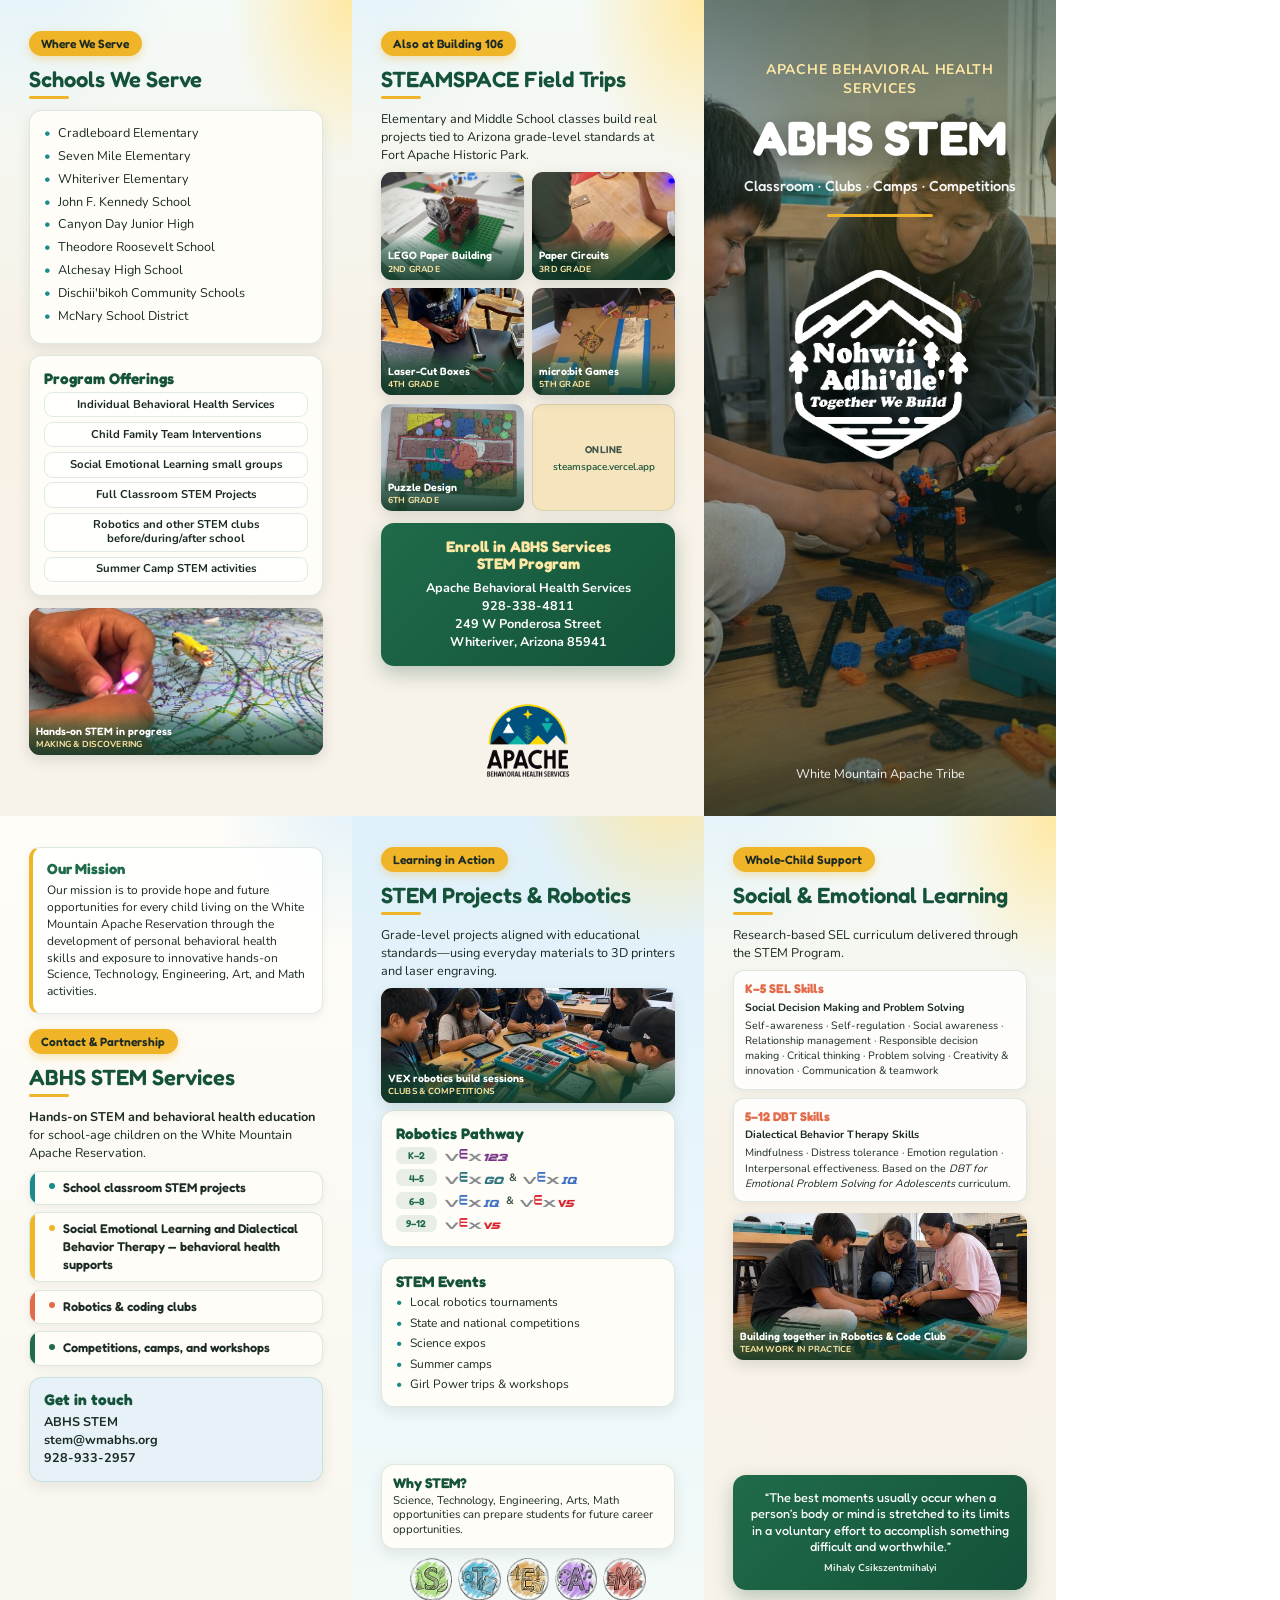
==== index.html @ 9ce16ed0 "Add ABHS STEM trifold brochure project. Self-contained HTML/PDF build for the White Mountain Apache " ====
<!DOCTYPE html>
<html lang="en">
<head>
<meta charset="UTF-8">
<title>ABHS STEM Program — Trifold Brochure</title>
<style>@font-face { font-family: 'Fredoka'; font-style: normal; font-weight: 400 700; font-display: block; src: url([data-uri]) format('woff2'); }
@font-face { font-family: 'Nunito'; font-style: normal; font-weight: 400 800; font-display: block; src: url([data-uri]) format('woff2'); }</style>
<style>
/* Design language ported from steamspace.vercel.app */
:root {
  --pine: #1f6b4a;
  --pine-deep: #145239;
  --sky: #dff0fa;
  --sky-deep: #9fd0e8;
  --sand: #f7f1e6;
  --sand-deep: #e8dcc8;
  --sun: #f0b429;
  --sun-soft: #ffe8a3;
  --coral: #e36b4a;
  --teal: #1a8a8a;
  --ink: #1c2a24;
  --ink-soft: #3d5248;
  --paper: #fffdf8;
  --radius: 13px;
  --card-shadow: 0 5px 14px rgba(28, 42, 36, 0.09);
  --hairline: 1px solid rgba(31, 107, 74, 0.14);
  --font-brand: "Fredoka", "Trebuchet MS", sans-serif;
  --font-body: "Nunito", "Segoe UI", sans-serif;
}

* { box-sizing: border-box; margin: 0; padding: 0; }

@page { size: 11in 8.5in; margin: 0; }

body {
  font-family: var(--font-body);
  color: var(--ink);
  background: #fff;
  line-height: 1.42;
}

.page {
  width: 11in;
  height: 8.5in;
  display: flex;
  flex-direction: row;
  overflow: hidden;
  page-break-after: always;
  position: relative;
}
.page:last-child { page-break-after: auto; }

.panel {
  width: 3.6667in;
  height: 8.5in;
  padding: 0.32in 0.3in;
  position: relative;
  display: flex;
  flex-direction: column;
  overflow: hidden;
}

/* Layered gradient wash from the site's body background */
.wash-sand {
  background:
    radial-gradient(ellipse 80% 45% at 8% -8%, var(--sky) 0%, transparent 55%),
    radial-gradient(ellipse 70% 40% at 100% 0%, var(--sun-soft) 0%, transparent 50%),
    linear-gradient(180deg, #f4faf7 0%, var(--sand) 45%, #f8f3ea 100%);
}
.wash-sky {
  background:
    radial-gradient(ellipse 75% 40% at 90% -6%, var(--sun-soft) 0%, transparent 55%),
    linear-gradient(180deg, var(--sky) 0%, #eaf6fb 55%, #f4faf7 100%);
}
.wash-paper {
  background:
    radial-gradient(ellipse 70% 38% at 100% -5%, var(--sky) 0%, transparent 58%),
    linear-gradient(180deg, var(--paper) 0%, #f9f6ef 100%);
}

h1, h2, h3, h4 { font-family: var(--font-brand); line-height: 1.12; }
h1 { font-size: 34pt; font-weight: 700; }
h2 {
  font-size: 16.5pt;
  font-weight: 600;
  color: var(--pine-deep);
  margin-bottom: 0.11in;
}
/* Sun accent rule under section heads, echoing the site's section styling */
h2::after {
  content: "";
  display: block;
  width: 0.42in;
  height: 3px;
  background: var(--sun);
  border-radius: 2px;
  margin-top: 0.05in;
}
h3 { font-size: 11.5pt; font-weight: 700; color: var(--pine-deep); margin-bottom: 0.05in; }
p { font-size: 9.5pt; margin-bottom: 0.09in; }

.kicker {
  display: inline-block;
  align-self: flex-start;
  font-family: var(--font-brand);
  font-size: 9pt;
  font-weight: 600;
  background: var(--sun);
  color: var(--ink);
  padding: 0.045in 0.13in;
  border-radius: 999px;
  margin-bottom: 0.11in;
  box-shadow: 0 3px 8px rgba(240, 180, 41, 0.35);
}

ul.plain { list-style: none; font-size: 9.5pt; }
ul.plain li {
  margin-bottom: 0.05in;
  padding-left: 0.14in;
  position: relative;
}
ul.plain li::before {
  content: "\2022";
  color: var(--teal);
  position: absolute;
  left: 0;
  font-weight: 800;
}

/* Rounded card treatment used throughout the site */
.card {
  background: var(--paper);
  border: var(--hairline);
  border-radius: var(--radius);
  padding: 0.14in 0.15in;
  box-shadow: var(--card-shadow);
  margin-bottom: 0.12in;
}
.card:last-child { margin-bottom: 0; }
.card > p:last-child, .card > ul:last-child { margin-bottom: 0; }
.card--sky { background: rgba(223, 240, 250, 0.75); }

/* Grade chip, from the site's project tiles */
.chip {
  display: inline-block;
  font-family: var(--font-brand);
  font-size: 7.5pt;
  font-weight: 600;
  color: var(--pine);
  background: rgba(31, 107, 74, 0.1);
  padding: 0.015in 0.07in;
  border-radius: 7px;
}

/* ---------- Front cover photo hero (.hero + .hero-shade) ---------- */
.cover { padding: 0; color: #fff; }
.cover-media { position: absolute; inset: 0; }
.cover-media img { width: 100%; height: 100%; object-fit: cover; object-position: center 38%; }
.cover-shade {
  position: absolute;
  inset: 0;
  /* Follows the site's .hero-shade curve: eased through the middle and
     deepening to the same 0.78 base. Carries extra weight only at the very
     top, where the headline sits over a bright window. */
  background:
    linear-gradient(180deg,
      rgba(20, 50, 40, 0.60) 0%,
      rgba(20, 50, 40, 0.34) 24%,
      rgba(20, 50, 40, 0.30) 50%,
      rgba(20, 45, 36, 0.38) 70%,
      rgba(20, 42, 34, 0.58) 88%,
      rgba(20, 40, 32, 0.78) 100%),
    radial-gradient(circle at 80% 20%, rgba(240, 180, 41, 0.25), transparent 40%);
}
.cover-content {
  position: relative;
  z-index: 1;
  height: 100%;
  padding: 0.62in 0.3in 0.34in;
  display: flex;
  flex-direction: column;
  align-items: center;
  text-align: center;
}
.cover h1, .cover h2, .cover h3 { color: #fff; }
.cover h2::after { display: none; }

.logo {
  width: 100%;
  max-height: 0.72in;
  object-fit: contain;
  display: block;
  margin-bottom: 0.16in;
  filter: drop-shadow(0 3px 10px rgba(0, 0, 0, 0.45));
}

.subtitle {
  font-size: 10.5pt;
  font-weight: 700;
  color: var(--sun-soft);
  letter-spacing: 0.05em;
  text-transform: uppercase;
  margin-bottom: 0.08in;
}

.hero-text {
  font-family: var(--font-brand);
  font-size: 11pt;
  font-weight: 500;
  color: rgba(255, 255, 255, 0.95);
  margin: 0.08in 0;
  white-space: nowrap;
}

.cover-rule {
  width: 1.1in;
  height: 3px;
  background: var(--sun);
  border-radius: 2px;
  margin: 0.1in 0 0.14in;
}

/* Auto margins centre the badge in the space below the headline block. */
.together-logo {
  max-height: 2.1in;
  width: auto;
  margin: auto 0;
  /* Lifted off centre so the mark falls across the subject's face. */
  transform: translateY(-1.4in);
  filter: drop-shadow(0 3px 10px rgba(0, 0, 0, 0.55)) drop-shadow(0 0 22px rgba(0, 0, 0, 0.4));
}

.cover-place {
  font-size: 9.5pt;
  color: rgba(255, 255, 255, 0.92);
  margin-bottom: 0;
}

.icon-row { display: flex; gap: 0.06in; justify-content: center; margin: 0.04in 0 0; }
.icon-row img { height: 0.45in; width: auto; }

/* ---------- Photo tiles with gradient caption (.gallery-item) ---------- */
.tile-grid {
  display: grid;
  grid-template-columns: 1fr 1fr;
  gap: 0.09in;
  margin-bottom: 0.12in;
}
.tile {
  position: relative;
  border-radius: 11px;
  overflow: hidden;
  aspect-ratio: 4 / 3;
  box-shadow: 0 5px 14px rgba(28, 42, 36, 0.13);
}
.tile img { width: 100%; height: 100%; object-fit: cover; display: block; }
.tile-cap {
  position: absolute;
  left: 0;
  right: 0;
  bottom: 0;
  padding: 0.16in 0.07in 0.05in;
  background: linear-gradient(
    180deg,
    transparent 0%,
    rgba(20, 82, 57, 0.55) 35%,
    rgba(16, 58, 40, 0.9) 100%
  );
  color: #fff;
}
.tile-title { font-family: var(--font-brand); font-size: 8pt; font-weight: 600; line-height: 1.15; }
.tile-grade { font-size: 6.5pt; font-weight: 700; color: var(--sun-soft); letter-spacing: 0.03em; }

.tile--wide { aspect-ratio: 16 / 8; }
.tile--short { aspect-ratio: 16 / 6.2; }

/* URL companion for the last row of a tile grid — same footprint as a photo tile. */
.web-tile {
  aspect-ratio: 4 / 3;
  border-radius: 11px;
  background: rgba(240, 180, 41, 0.22);
  border: var(--hairline);
  box-shadow: 0 5px 14px rgba(28, 42, 36, 0.08);
  display: flex;
  flex-direction: column;
  align-items: center;
  justify-content: center;
  gap: 0.06in;
  padding: 0.08in 0.05in;
  text-align: center;
}
.web-tile .web-label {
  font-family: var(--font-brand);
  font-size: 7.5pt;
  font-weight: 600;
  color: var(--ink-soft);
  letter-spacing: 0.04em;
  text-transform: uppercase;
}
.web-tile .web-url {
  font-family: var(--font-body);
  font-size: 7.5pt;
  font-weight: 600;
  color: var(--pine-deep);
  letter-spacing: 0;
  line-height: 1.15;
  white-space: nowrap;
}

/* ---------- Service cards with colored bullets (.plan-step) ---------- */
.plan-steps { display: flex; flex-direction: column; gap: 0.075in; }
.plan-step {
  position: relative;
  overflow: hidden;
  background: var(--paper);
  border: var(--hairline);
  border-radius: 11px;
  padding: 0.075in 0.1in 0.075in 0.2in;
  box-shadow: 0 3px 9px rgba(28, 42, 36, 0.06);
  display: flex;
  align-items: flex-start;
  gap: 0.08in;
}
.plan-step::before {
  content: "";
  position: absolute;
  left: 0;
  top: 0;
  bottom: 0;
  width: 5px;
  background: var(--accent, var(--pine));
}
.plan-step:nth-child(1) { --accent: var(--teal); }
.plan-step:nth-child(2) { --accent: var(--sun); }
.plan-step:nth-child(3) { --accent: var(--coral); }
.plan-step:nth-child(4) { --accent: var(--pine); }
.plan-step .bullet {
  /* Border-drawn circle: Chromium print won't stretch this like a flex box. */
  box-sizing: border-box;
  width: 0;
  height: 0;
  margin-top: 0.045in;
  border: 0.033in solid var(--accent, var(--pine));
  border-radius: 50%;
  background: transparent;
  flex: none;
}
.plan-step .step-title { font-family: var(--font-brand); font-size: 9.5pt; font-weight: 600; }
.plan-step .step-note { font-size: 8pt; color: var(--ink-soft); }

/* ---------- Quote band (.quote-band) ---------- */
.quote-band {
  background: linear-gradient(135deg, var(--pine) 0%, var(--pine-deep) 100%);
  color: #fff;
  border-radius: var(--radius);
  padding: 0.15in 0.16in;
  text-align: center;
  margin-bottom: 0.12in;
  box-shadow: 0 8px 20px rgba(20, 82, 57, 0.28);
}
.quote-band blockquote {
  font-family: var(--font-brand);
  font-size: 9.5pt;
  font-weight: 450;
  line-height: 1.3;
}
.quote-band cite {
  display: block;
  margin-top: 0.06in;
  font-style: normal;
  font-size: 7.5pt;
  font-weight: 700;
  opacity: 0.9;
}

/* ---------- Robotics pathway ---------- */
.pathway { display: flex; flex-direction: column; gap: 0.06in; margin: 0.02in 0 0; }
.pathway-row { display: flex; align-items: center; gap: 0.09in; font-size: 9pt; }
.pathway-row .kit { color: var(--ink-soft); }
.pathway-row .chip { min-width: 0.42in; text-align: center; }
.pathway-kits {
  display: flex;
  align-items: center;
  flex-wrap: nowrap;
  gap: 0.04in 0.06in;
  min-width: 0;
  flex: 1;
}
.pathway-kits img {
  height: 0.12in;
  width: auto;
  max-width: 0.72in;
  object-fit: contain;
  display: block;
  flex-shrink: 1;
}
.pathway-kits .amp {
  font-size: 8pt;
  font-weight: 700;
  color: var(--ink-soft);
  flex-shrink: 0;
}

/* Offering rows: centered pills, no bullets */
.offer-list { display: flex; flex-direction: column; gap: 0.05in; }
.offer {
  background: rgba(255, 255, 255, 0.78);
  border: var(--hairline);
  border-radius: 9px;
  padding: 0.05in 0.08in;
  font-size: 8.5pt;
  font-weight: 700;
  color: var(--ink);
  line-height: 1.22;
  text-align: center;
}

.tag { 
  display: inline-block;
  font-family: var(--font-brand);
  font-size: 8.5pt;
  font-weight: 600;
  background: var(--pine);
  color: #fff;
  padding: 0.035in 0.1in;
  border-radius: 7px;
  margin: 0.02in;
}
.tag-row { margin-top: auto; text-align: center; padding-top: 0.12in; }

.cta-box {
  background: linear-gradient(135deg, var(--pine) 0%, var(--pine-deep) 100%);
  color: #fff;
  border-radius: var(--radius);
  padding: 0.16in;
  text-align: center;
  box-shadow: 0 8px 20px rgba(20, 82, 57, 0.28);
}
.cta-box h3 { color: var(--sun-soft); margin-bottom: 0.07in; font-size: 11.5pt; }
.cta-box h3::after { display: none; }
.cta-box p { font-size: 9.5pt; margin-bottom: 0; }
.push { margin-top: auto; }

.skills-block {
  background: rgba(255, 255, 255, 0.82);
  border: var(--hairline);
  border-radius: 11px;
  padding: 0.11in 0.12in;
  margin-bottom: 0.09in;
  box-shadow: 0 3px 10px rgba(28, 42, 36, 0.06);
}
.skills-block h4 {
  font-family: var(--font-brand);
  font-size: 9.5pt;
  color: var(--coral);
  margin-bottom: 0.035in;
}
.skills-block p { font-size: 8pt; margin-bottom: 0; }

/* Opens the inside spread, so it stays light against the pine section heads
   rather than competing with them. The sun edge marks it as the thesis. */
.mission {
  background: rgba(255, 255, 255, 0.86);
  border: var(--hairline);
  border-left: 4px solid var(--sun);
  border-radius: 11px;
  padding: 0.14in 0.15in;
  box-shadow: 0 3px 10px rgba(28, 42, 36, 0.06);
  margin-bottom: 0.15in;
}
.mission h3 { font-size: 11pt; color: var(--pine); margin-bottom: 0.05in; }
.mission p { font-size: 9pt; line-height: 1.4; margin-bottom: 0; }

.abhs-footer { margin-top: auto; text-align: center; padding-top: 0.12in; }
.abhs-footer img { max-height: 0.8in; width: auto; display: inline-block; }

.web-line {
  font-family: var(--font-brand);
  font-size: 9.5pt;
  font-weight: 600;
  color: var(--pine-deep);
  text-align: center;
  background: rgba(240, 180, 41, 0.18);
  border-radius: 9px;
  padding: 0.06in;
  margin-bottom: 0.12in;
}

@media print {
  body { -webkit-print-color-adjust: exact; print-color-adjust: exact; }
}
</style>
</head>
<body>

<!-- OUTSIDE PAGE -->
<div class="page">

  <!-- Tuck-in flap (left when flat; folds inside first) -->
  <div class="panel outside-left wash-sand">
    <div class="kicker">Where We Serve</div>
    <h2>Schools We Serve</h2>

    <div class="card">
      <ul class="plain">
        <li>Cradleboard Elementary</li>
        <li>Seven Mile Elementary</li>
        <li>Whiteriver Elementary</li>
        <li>John F. Kennedy School</li>
        <li>Canyon Day Junior High</li>
        <li>Theodore Roosevelt School</li>
        <li>Alchesay High School</li>
        <li>Dischii'bikoh Community Schools</li>
        <li>McNary School District</li>
      </ul>
    </div>

    <div class="card">
      <h3>Program Offerings</h3>
      <div class="offer-list">
        <div class="offer">Individual Behavioral Health Services</div>
        <div class="offer">Child Family Team Interventions</div>
        <div class="offer">Social Emotional Learning small groups</div>
        <div class="offer">Full Classroom STEM Projects</div>
        <div class="offer">Robotics and other STEM clubs before/during/after school</div>
        <div class="offer">Summer Camp STEM activities</div>
      </div>
    </div>

    <div class="tile-grid" style="grid-template-columns: 1fr; margin-bottom: 0;">
      <div class="tile tile--wide">
        <img src="[data-uri]" alt="Hands-on STEM in progress">
        <div class="tile-cap">
          <div class="tile-title">Hands-on STEM in progress</div>
          <div class="tile-grade">MAKING & DISCOVERING</div>
        </div>
      </div>
    </div>
  </div>

  <!-- Back cover (center when flat; stays put when folded) -->
  <div class="panel outside-center wash-sand">
    <div class="kicker">Also at Building 106</div>
    <h2>STEAMSPACE Field Trips</h2>
    <p>Elementary and Middle School classes build real projects tied to Arizona grade-level standards at Fort Apache Historic Park.</p>

    <div class="tile-grid">
      <div class="tile">
        <img src="[data-uri]" alt="LEGO Paper Building">
        <div class="tile-cap">
          <div class="tile-title">LEGO Paper Building</div>
          <div class="tile-grade">2ND GRADE</div>
        </div>
      </div>
      <div class="tile">
        <img src="[data-uri]" alt="Paper Circuits">
        <div class="tile-cap">
          <div class="tile-title">Paper Circuits</div>
          <div class="tile-grade">3RD GRADE</div>
        </div>
      </div>
      <div class="tile">
        <img src="[data-uri]" alt="Laser-Cut Boxes">
        <div class="tile-cap">
          <div class="tile-title">Laser-Cut Boxes</div>
          <div class="tile-grade">4TH GRADE</div>
        </div>
      </div>
      <div class="tile">
        <img src="[data-uri]" alt="micro:bit Games">
        <div class="tile-cap">
          <div class="tile-title">micro:bit Games</div>
          <div class="tile-grade">5TH GRADE</div>
        </div>
      </div>
      <div class="tile">
        <img src="[data-uri]" alt="Puzzle Design">
        <div class="tile-cap">
          <div class="tile-title">Puzzle Design</div>
          <div class="tile-grade">6TH GRADE</div>
        </div>
      </div>
      <div class="web-tile">
        <div class="web-label">Online</div>
        <div class="web-url">steamspace.vercel.app</div>
      </div>
    </div>

    <div class="cta-box">
      <h3>Enroll in ABHS Services<br>STEM Program</h3>
      <p style="font-weight: 700;">Apache Behavioral Health Services<br>928-338-4811<br>249 W Ponderosa Street<br>Whiteriver, Arizona 85941</p>
    </div>

    <div class="abhs-footer">
      <img src="[data-uri]" alt="Apache Behavioral Health Services">
    </div>
  </div>

  <!-- Front cover (right when flat; folds over last) -->
  <div class="panel outside-right cover">
    <div class="cover-media">
      <img src="[data-uri]" alt="">
    </div>
    <div class="cover-shade"></div>
    <div class="cover-content">
      <div class="subtitle">Apache Behavioral Health Services</div>
      <h1 style="font-size: 36pt; margin: 0.04in 0; white-space: nowrap; text-shadow: 0 6px 22px rgba(0,0,0,.4);">ABHS STEM</h1>
      <div class="hero-text">Classroom · Clubs · Camps · Competitions</div>
      <div class="cover-rule"></div>
      <img class="together-logo" src="[data-uri]" alt="Together We Build">
      <p class="cover-place">White Mountain Apache Tribe</p>
    </div>
  </div>

</div>

<!-- INSIDE PAGE -->
<div class="page">

  <!-- Inside left -->
  <div class="panel inside-left wash-paper">
    <div class="mission">
      <h3>Our Mission</h3>
      <p>Our mission is to provide hope and future opportunities for every child living on the White Mountain Apache Reservation through the development of personal behavioral health skills and exposure to innovative hands-on Science, Technology, Engineering, Art, and Math activities.</p>
    </div>

    <div class="kicker">Contact &amp; Partnership</div>
    <h2>ABHS STEM Services</h2>
    <p><strong>Hands-on STEM and behavioral health education</strong> for school-age children on the White Mountain Apache Reservation.</p>

    <div class="plan-steps">
      <div class="plan-step">
        <div class="bullet" aria-hidden="true"></div>
        <div>
          <div class="step-title">School classroom STEM projects</div>
        </div>
      </div>
      <div class="plan-step">
        <div class="bullet" aria-hidden="true"></div>
        <div>
          <div class="step-title">Social Emotional Learning and Dialectical Behavior Therapy — behavioral health supports</div>
        </div>
      </div>
      <div class="plan-step">
        <div class="bullet" aria-hidden="true"></div>
        <div>
          <div class="step-title">Robotics &amp; coding clubs</div>
        </div>
      </div>
      <div class="plan-step">
        <div class="bullet" aria-hidden="true"></div>
        <div>
          <div class="step-title">Competitions, camps, and workshops</div>
        </div>
      </div>
    </div>

    <div class="card card--sky" style="margin-top: 0.12in;">
      <h3>Get in touch</h3>
      <p style="margin-bottom: 0;"><strong>ABHS STEM</strong><br><strong>stem@wmabhs.org</strong><br><strong>928-933-2957</strong></p>
    </div>
  </div>

  <!-- Inside center -->
  <div class="panel inside-center wash-sky">
    <div class="kicker">Learning in Action</div>
    <h2>STEM Projects &amp; Robotics</h2>
    <p>Grade-level projects aligned with educational standards—using everyday materials to 3D printers and laser engraving.</p>

    <div class="tile-grid" style="grid-template-columns: 1fr; margin-bottom: 0.08in;">
      <div class="tile tile--short">
        <img src="[data-uri]" alt="VEX robotics build sessions">
        <div class="tile-cap">
          <div class="tile-title">VEX robotics build sessions</div>
          <div class="tile-grade">CLUBS &amp; COMPETITIONS</div>
        </div>
      </div>
    </div>

    <div class="card">
      <h3>Robotics Pathway</h3>
      <div class="pathway">
        <div class="pathway-row">
          <span class="chip">K–2</span>
          <span class="pathway-kits"><img src="[data-uri]" alt="VEX 123"></span>
        </div>
        <div class="pathway-row">
          <span class="chip">4–5</span>
          <span class="pathway-kits"><img src="[data-uri]" alt="VEX GO"><span class="amp">&amp;</span><img src="[data-uri]" alt="VEX IQ"></span>
        </div>
        <div class="pathway-row">
          <span class="chip">6–8</span>
          <span class="pathway-kits"><img src="[data-uri]" alt="VEX IQ"><span class="amp">&amp;</span><img src="[data-uri]" alt="VEX V5"></span>
        </div>
        <div class="pathway-row">
          <span class="chip">9–12</span>
          <span class="pathway-kits"><img src="[data-uri]" alt="VEX V5"></span>
        </div>
      </div>
    </div>

    <div class="card" style="margin-bottom: 0.08in;">
      <h3>STEM Events</h3>
      <ul class="plain" style="font-size: 9pt;">
        <li style="margin-bottom: 0.035in;">Local robotics tournaments</li>
        <li style="margin-bottom: 0.035in;">State and national competitions</li>
        <li style="margin-bottom: 0.035in;">Science expos</li>
        <li style="margin-bottom: 0.035in;">Summer camps</li>
        <li style="margin-bottom: 0;">Girl Power trips &amp; workshops</li>
      </ul>
    </div>

    <div class="card" style="margin-top: auto; margin-bottom: 0.06in; padding: 0.1in 0.12in;">
      <h3 style="font-size: 10.5pt; margin-bottom: 0.035in;">Why STEM?</h3>
      <p style="margin-bottom: 0; font-size: 8.5pt; line-height: 1.3;">Science, Technology, Engineering, Arts, Math opportunities can prepare students for future career opportunities.</p>
    </div>

    <div class="icon-row">
      <img src="[data-uri]" alt="">
      <img src="[data-uri]" alt="">
      <img src="[data-uri]" alt="">
      <img src="[data-uri]" alt="">
      <img src="[data-uri]" alt="">
    </div>
  </div>

  <!-- Inside right -->
  <div class="panel inside-right wash-sand">
    <div class="kicker">Whole-Child Support</div>
    <h2>Social &amp; Emotional Learning</h2>
    <p>Research-based SEL curriculum delivered through the STEM Program.</p>

    <div class="skills-block">
      <h4>K–5 SEL Skills</h4>
      <p style="font-size: 8pt; font-weight: 700; color: var(--ink); margin-bottom: 0.03in;">Social Decision Making and Problem Solving</p>
      <p>Self-awareness · Self-regulation · Social awareness · Relationship management · Responsible decision making · Critical thinking · Problem solving · Creativity &amp; innovation · Communication &amp; teamwork</p>
    </div>

    <div class="skills-block">
      <h4>5–12 DBT Skills</h4>
      <p style="font-size: 8pt; font-weight: 700; color: var(--ink); margin-bottom: 0.03in;">Dialectical Behavior Therapy Skills</p>
      <p>Mindfulness · Distress tolerance · Emotion regulation · Interpersonal effectiveness. Based on the <em>DBT for Emotional Problem Solving for Adolescents</em> curriculum.</p>
    </div>

    <div class="tile-grid" style="grid-template-columns: 1fr; margin: 0.02in 0 0.12in;">
      <div class="tile tile--wide">
        <img src="[data-uri]" alt="Building together in Robotics &amp; Code Club">
        <div class="tile-cap">
          <div class="tile-title">Building together in Robotics &amp; Code Club</div>
          <div class="tile-grade">TEAMWORK IN PRACTICE</div>
        </div>
      </div>
    </div>

    <div class="push"></div>

    <div class="quote-band">
      <blockquote>“The best moments usually occur when a person’s body or mind is stretched to its limits in a voluntary effort to accomplish something difficult and worthwhile.”</blockquote>
      <cite>Mihaly Csikszentmihalyi</cite>
    </div>
  </div>

</div>

</body>
</html>
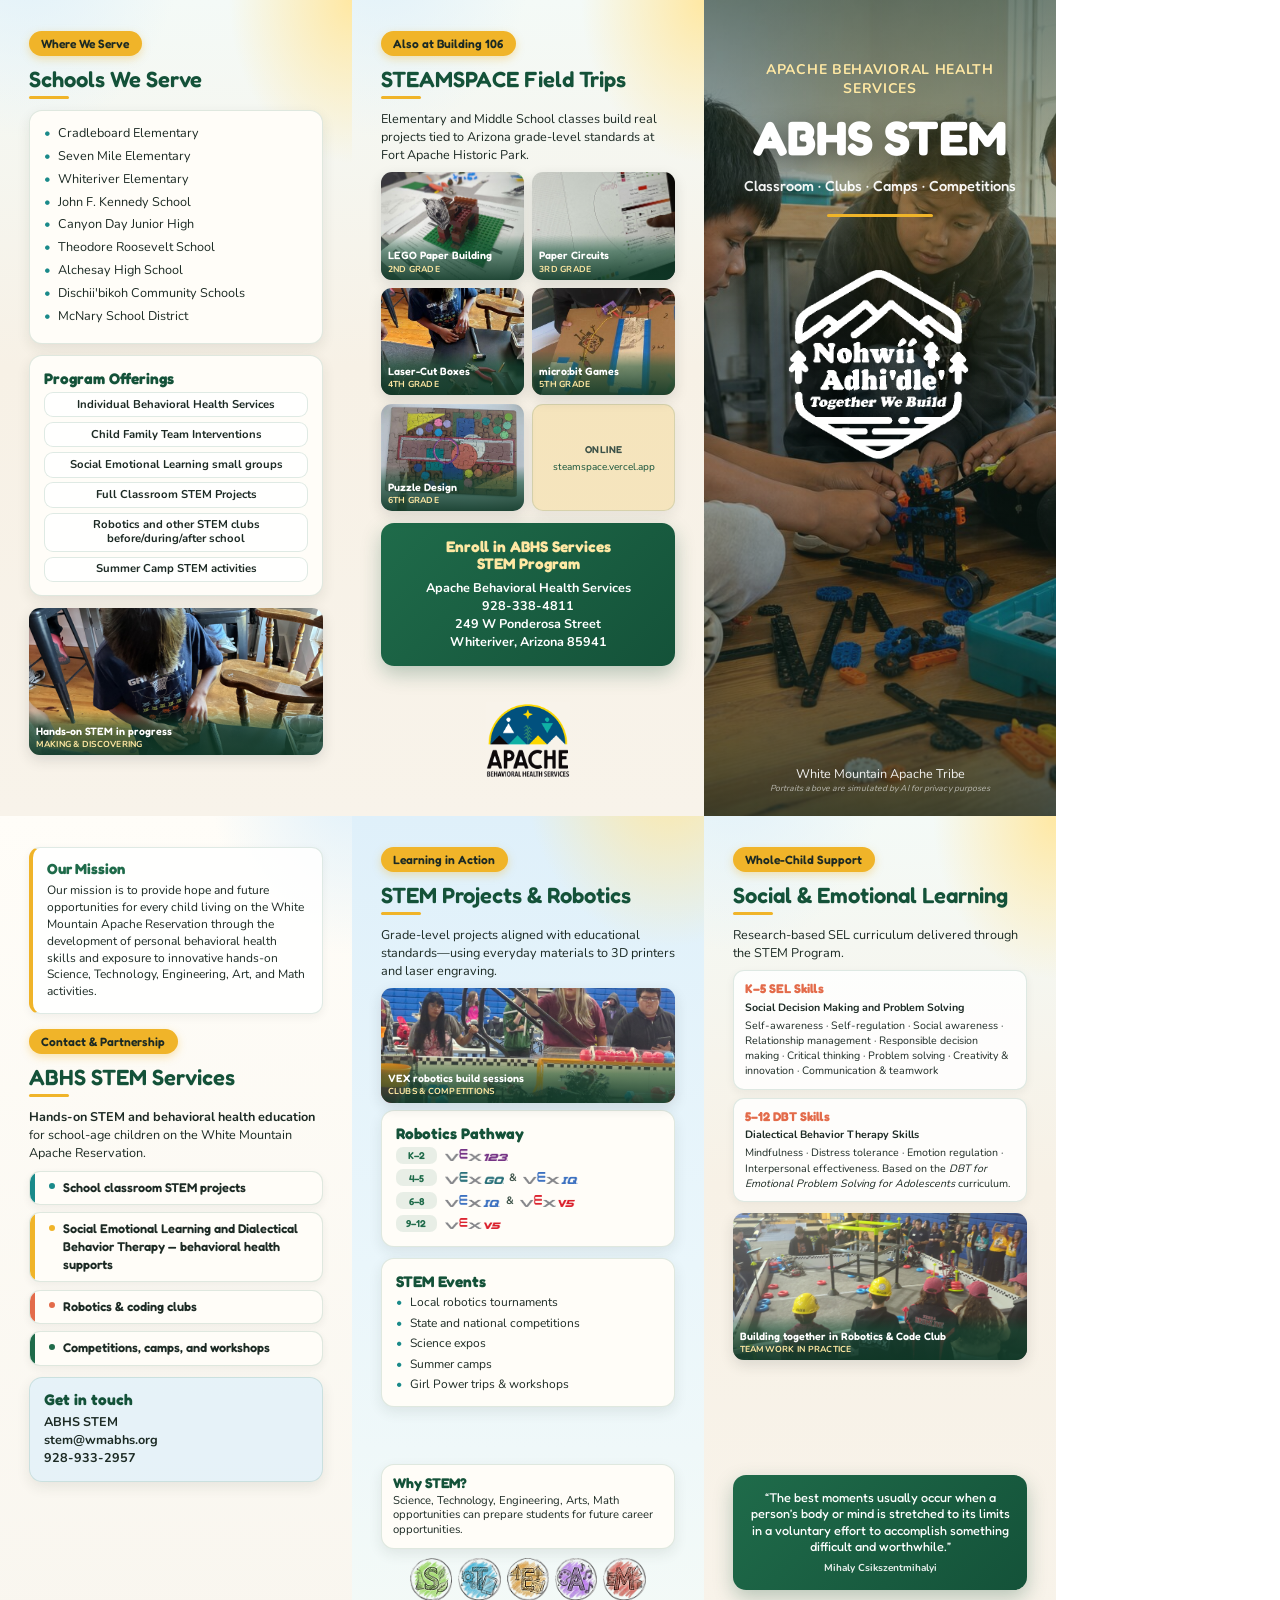
==== commit acab9384: "Rebuild STEM trifold photo tiles from Flickr originals Replace rough placeholder crops with producti" ====
--- a/index.html
+++ b/index.html
@@ -236,6 +236,21 @@
   margin-bottom: 0;
 }
 
+.cover-disclaimer {
+  position: absolute;
+  left: 0;
+  right: 0;
+  bottom: 0.14in;
+  z-index: 2;
+  font-size: 6.5pt;
+  font-weight: 400;
+  font-style: italic;
+  color: rgba(255, 255, 255, 0.62);
+  text-align: center;
+  letter-spacing: 0.01em;
+  pointer-events: none;
+}
+
 .icon-row { display: flex; gap: 0.06in; justify-content: center; margin: 0.04in 0 0; }
 .icon-row img { height: 0.45in; width: auto; }
 
@@ -300,7 +315,7 @@
 .web-tile .web-url {
   font-family: var(--font-body);
   font-size: 7.5pt;
-  font-weight: 600;
+  font-weight: 400;
   color: var(--pine-deep);
   letter-spacing: 0;
   line-height: 1.15;
@@ -529,7 +544,7 @@
 
     <div class="tile-grid" style="grid-template-columns: 1fr; margin-bottom: 0;">
       <div class="tile tile--wide">
-        <img src="[data-uri]" alt="Hands-on STEM in progress">
+        <img src="[data-uri]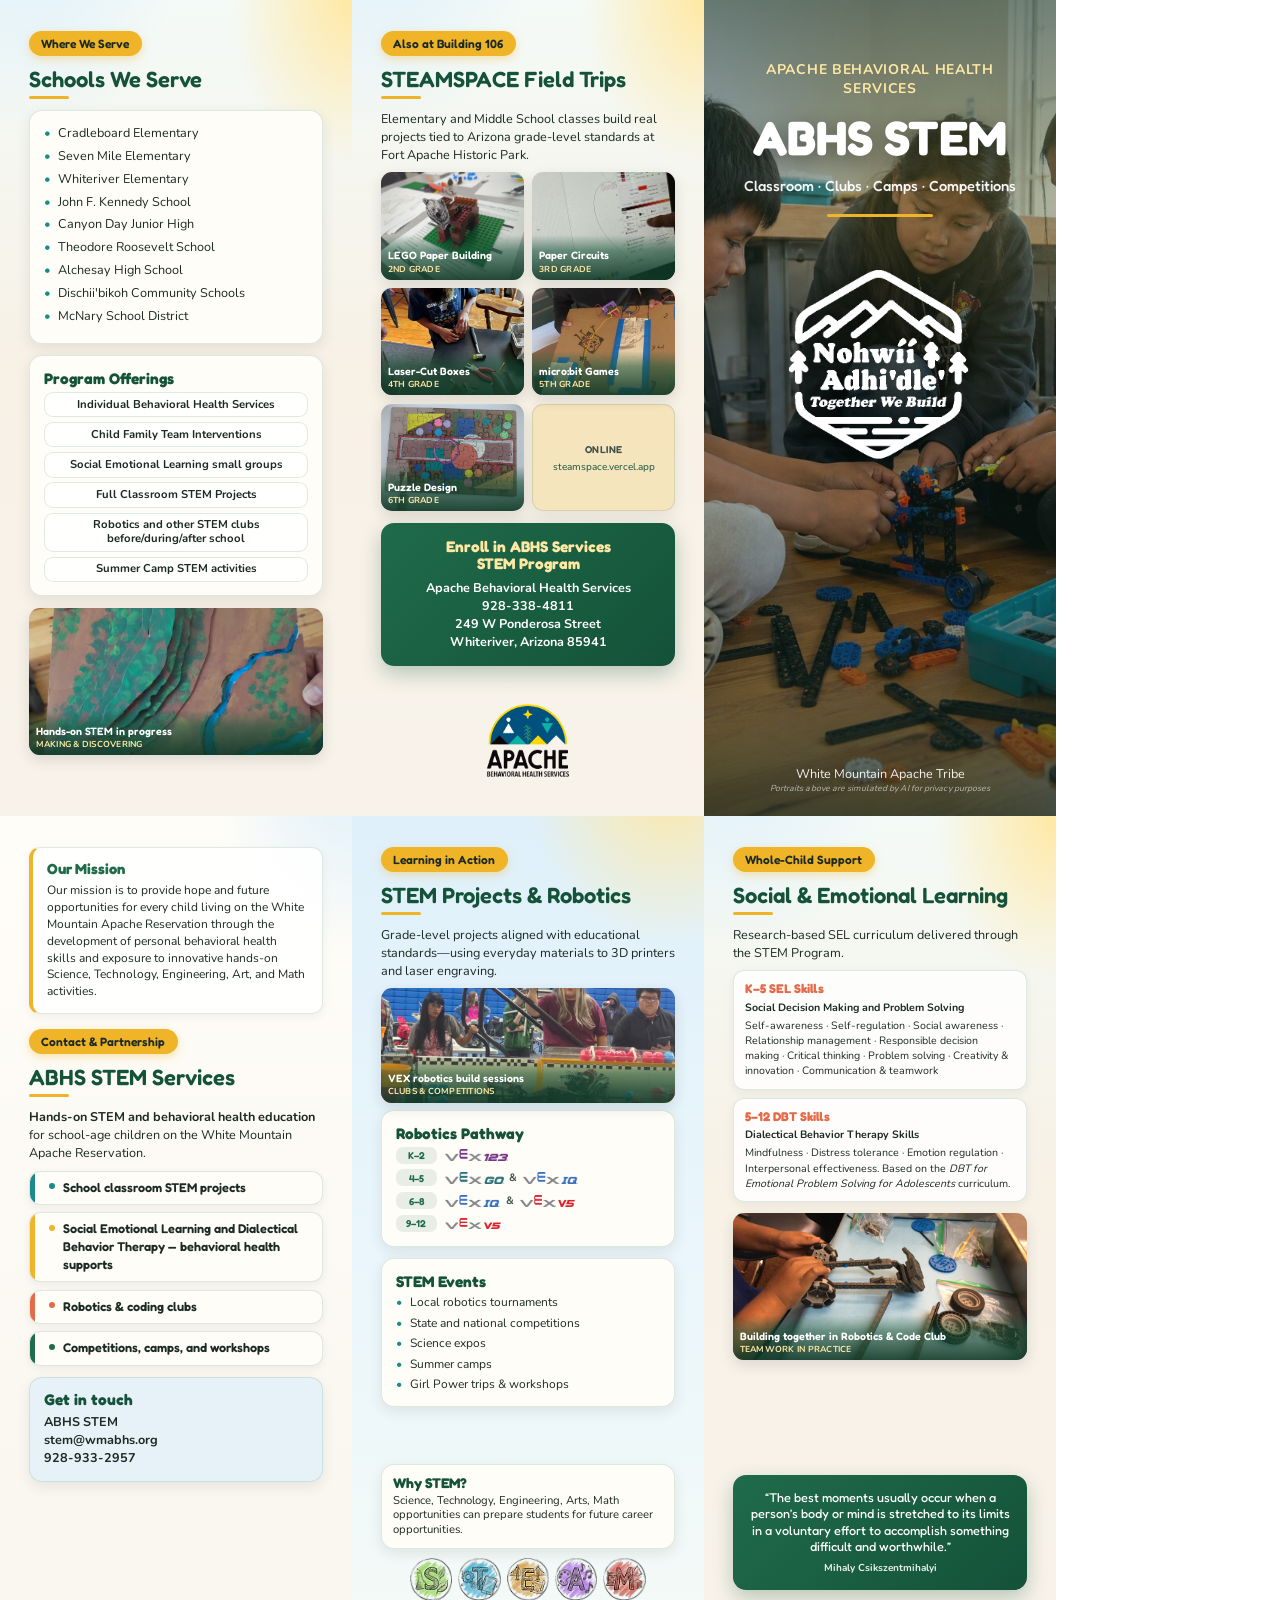
==== commit d476c8b6: "Diversify trifold photos: topo brochurepic, VEX build teamwork Address preview feedback — two slots " ====
--- a/index.html
+++ b/index.html
@@ -544,7 +544,7 @@
 
     <div class="tile-grid" style="grid-template-columns: 1fr; margin-bottom: 0;">
       <div class="tile tile--wide">
-        <img src="[data-uri]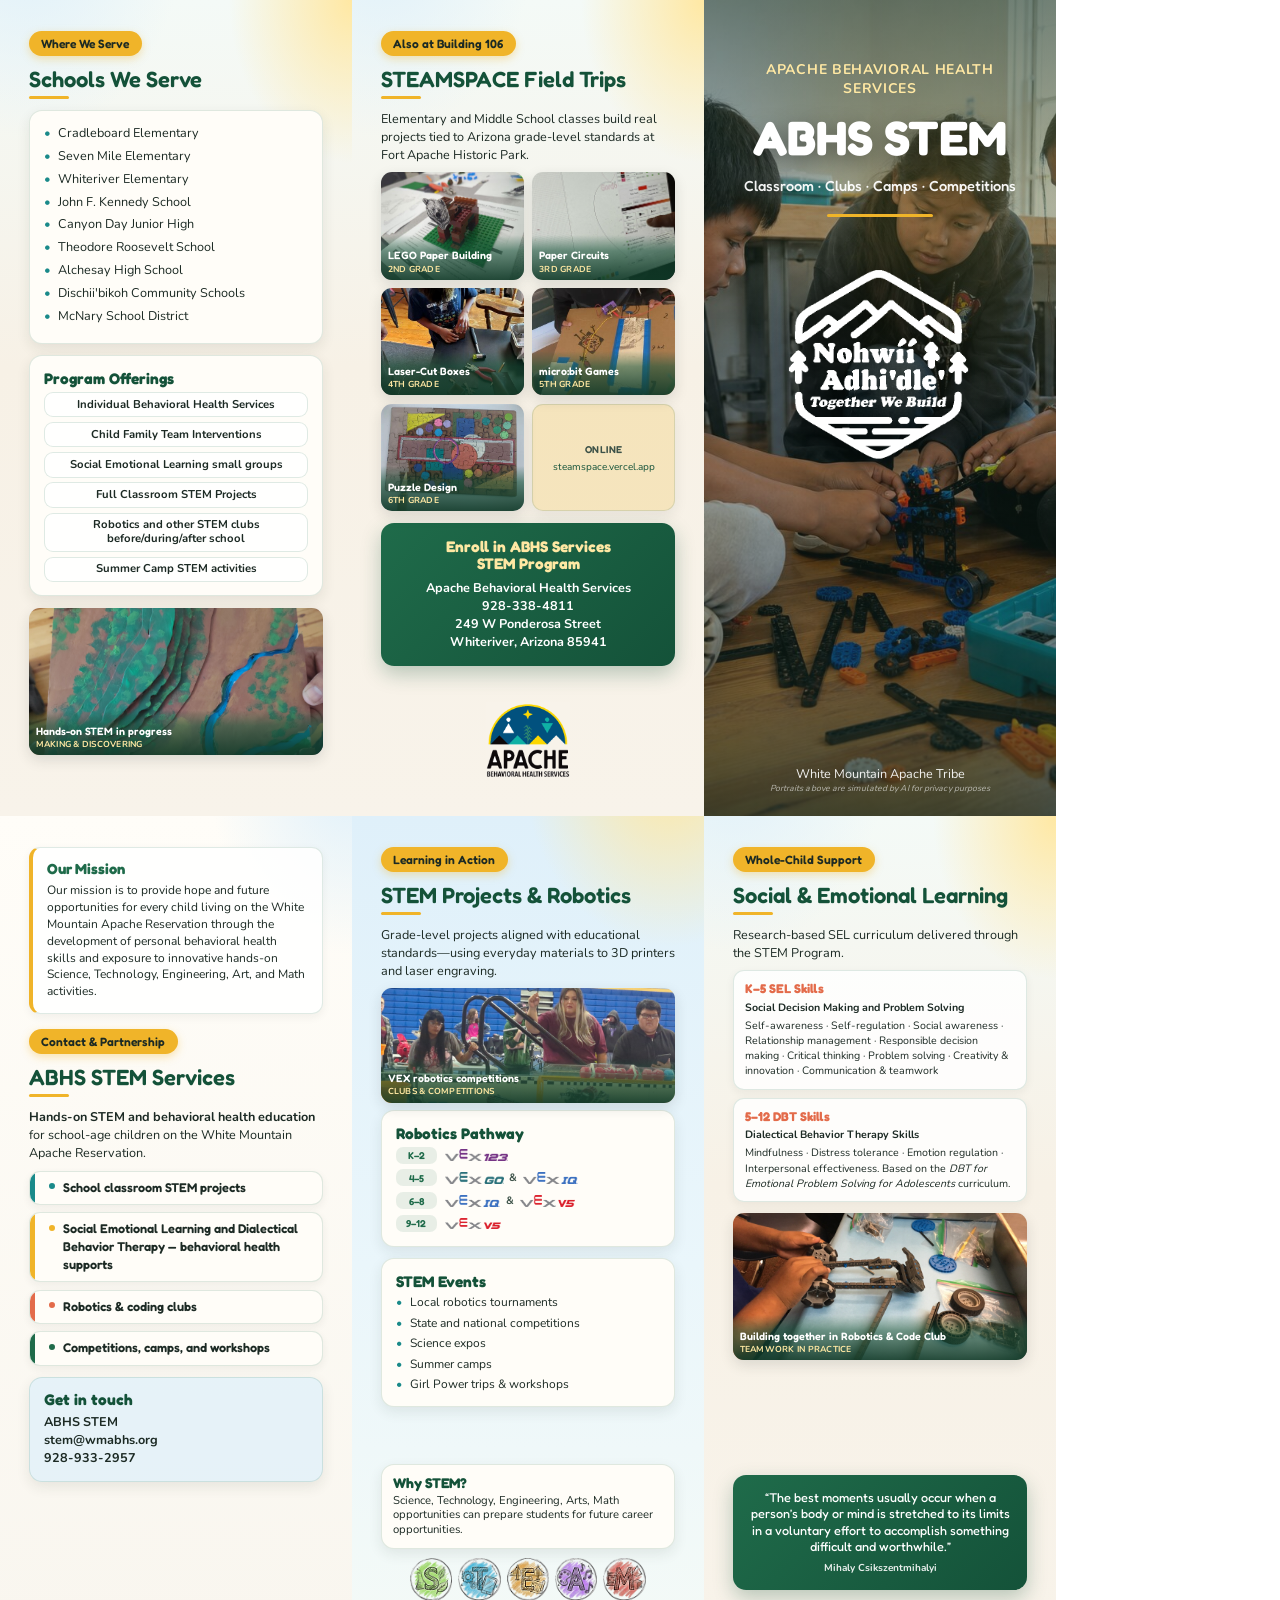
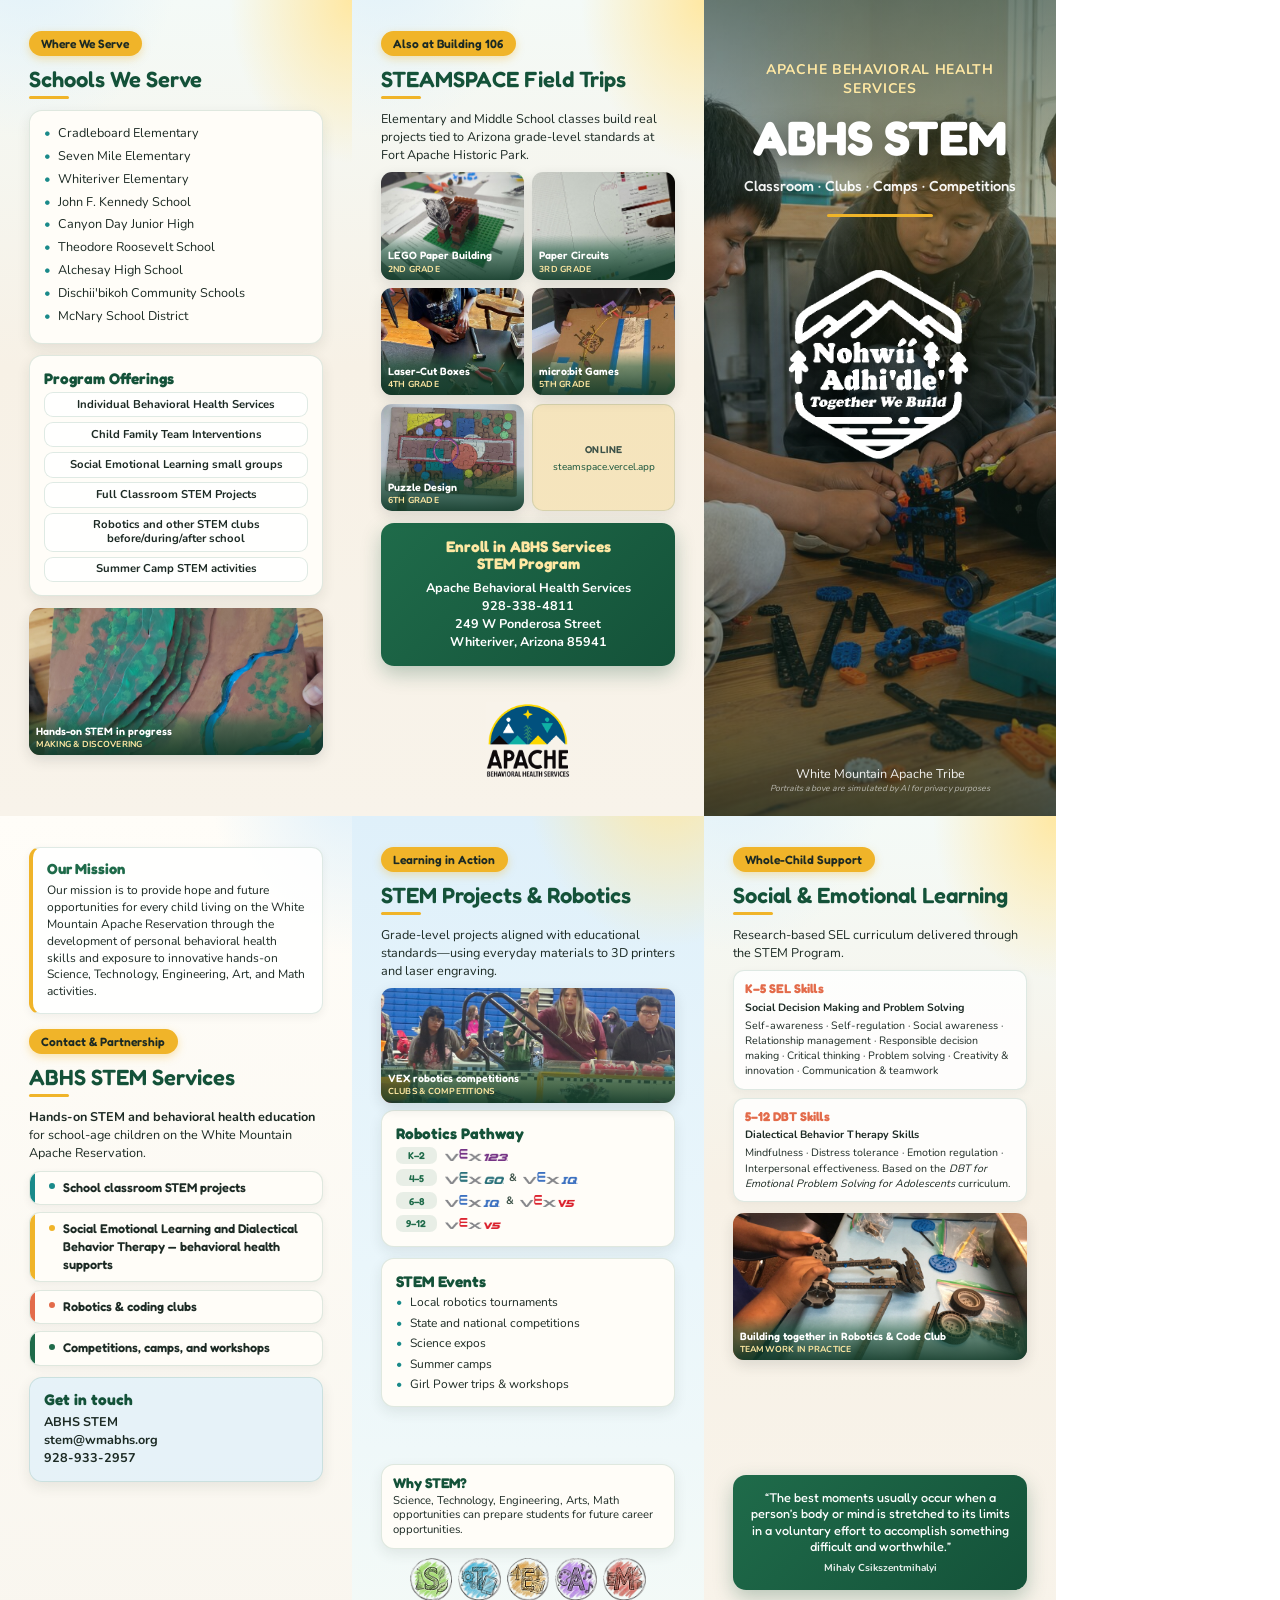
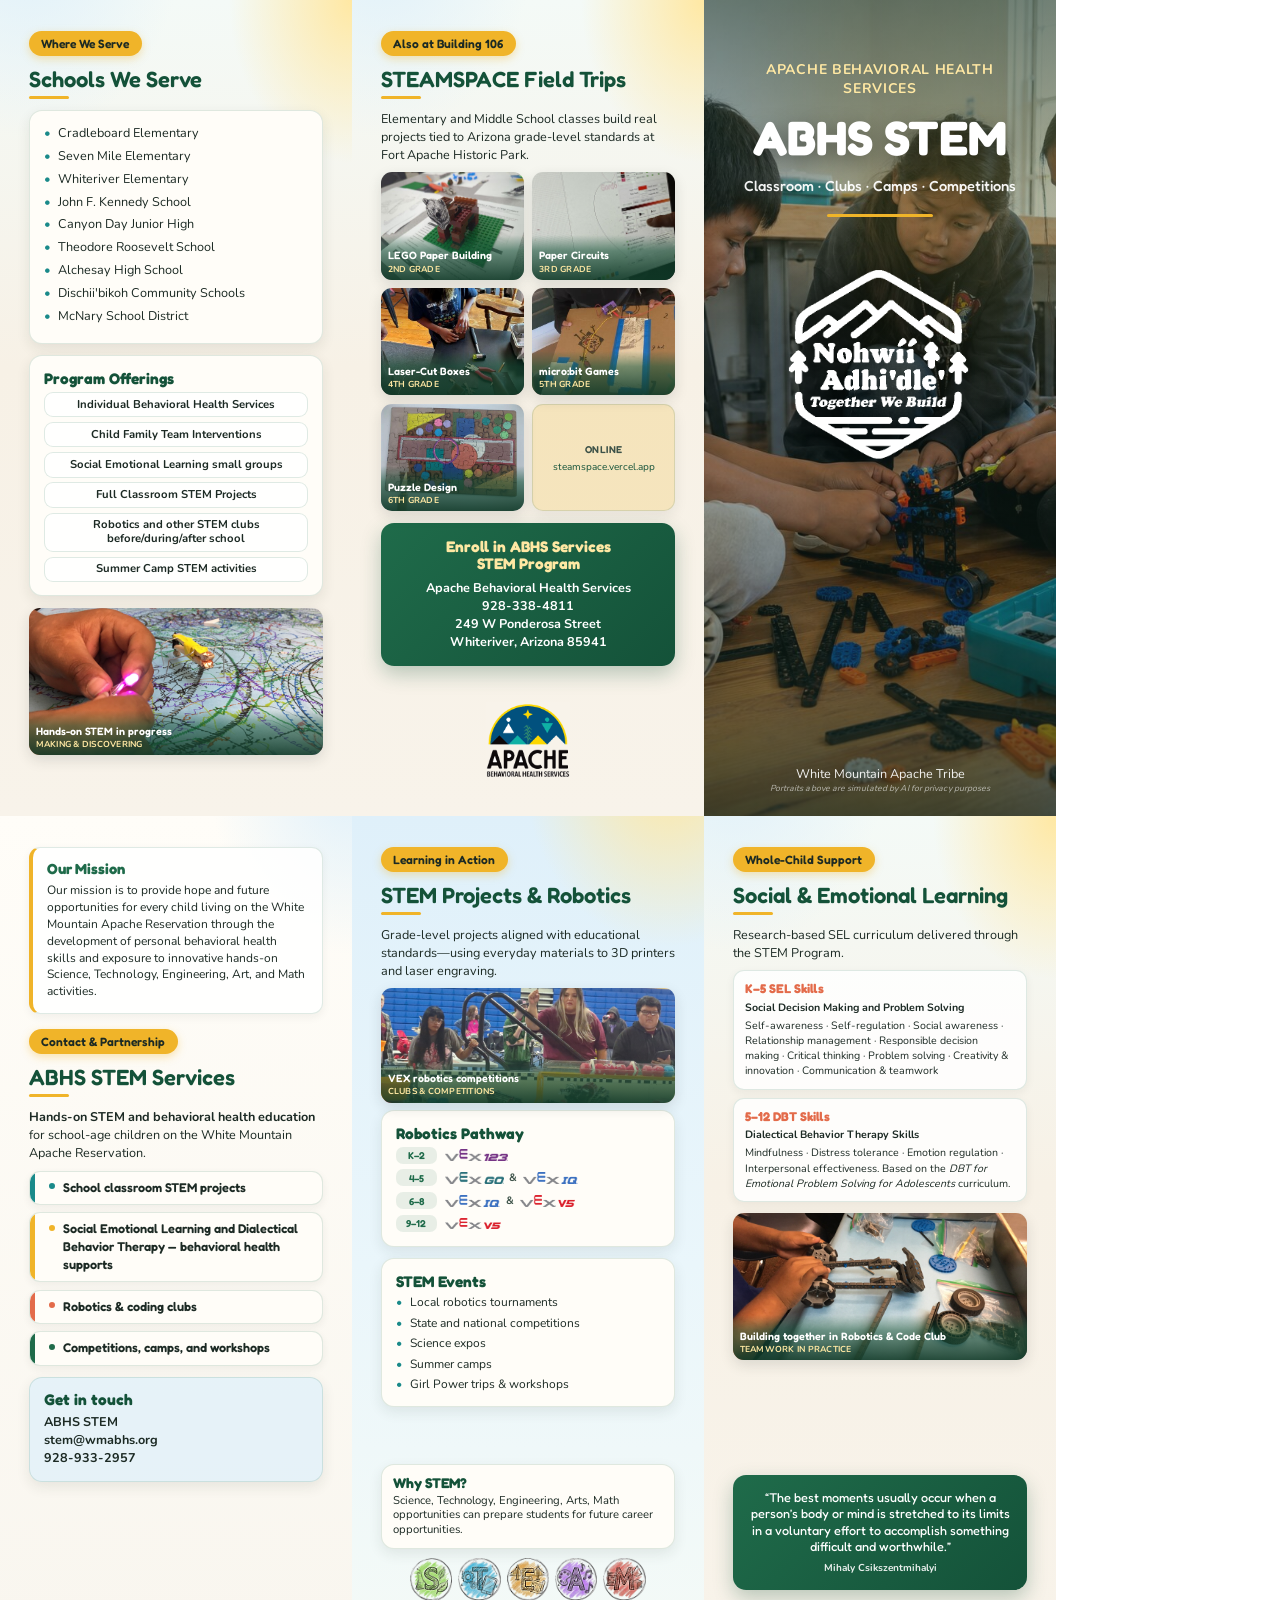
